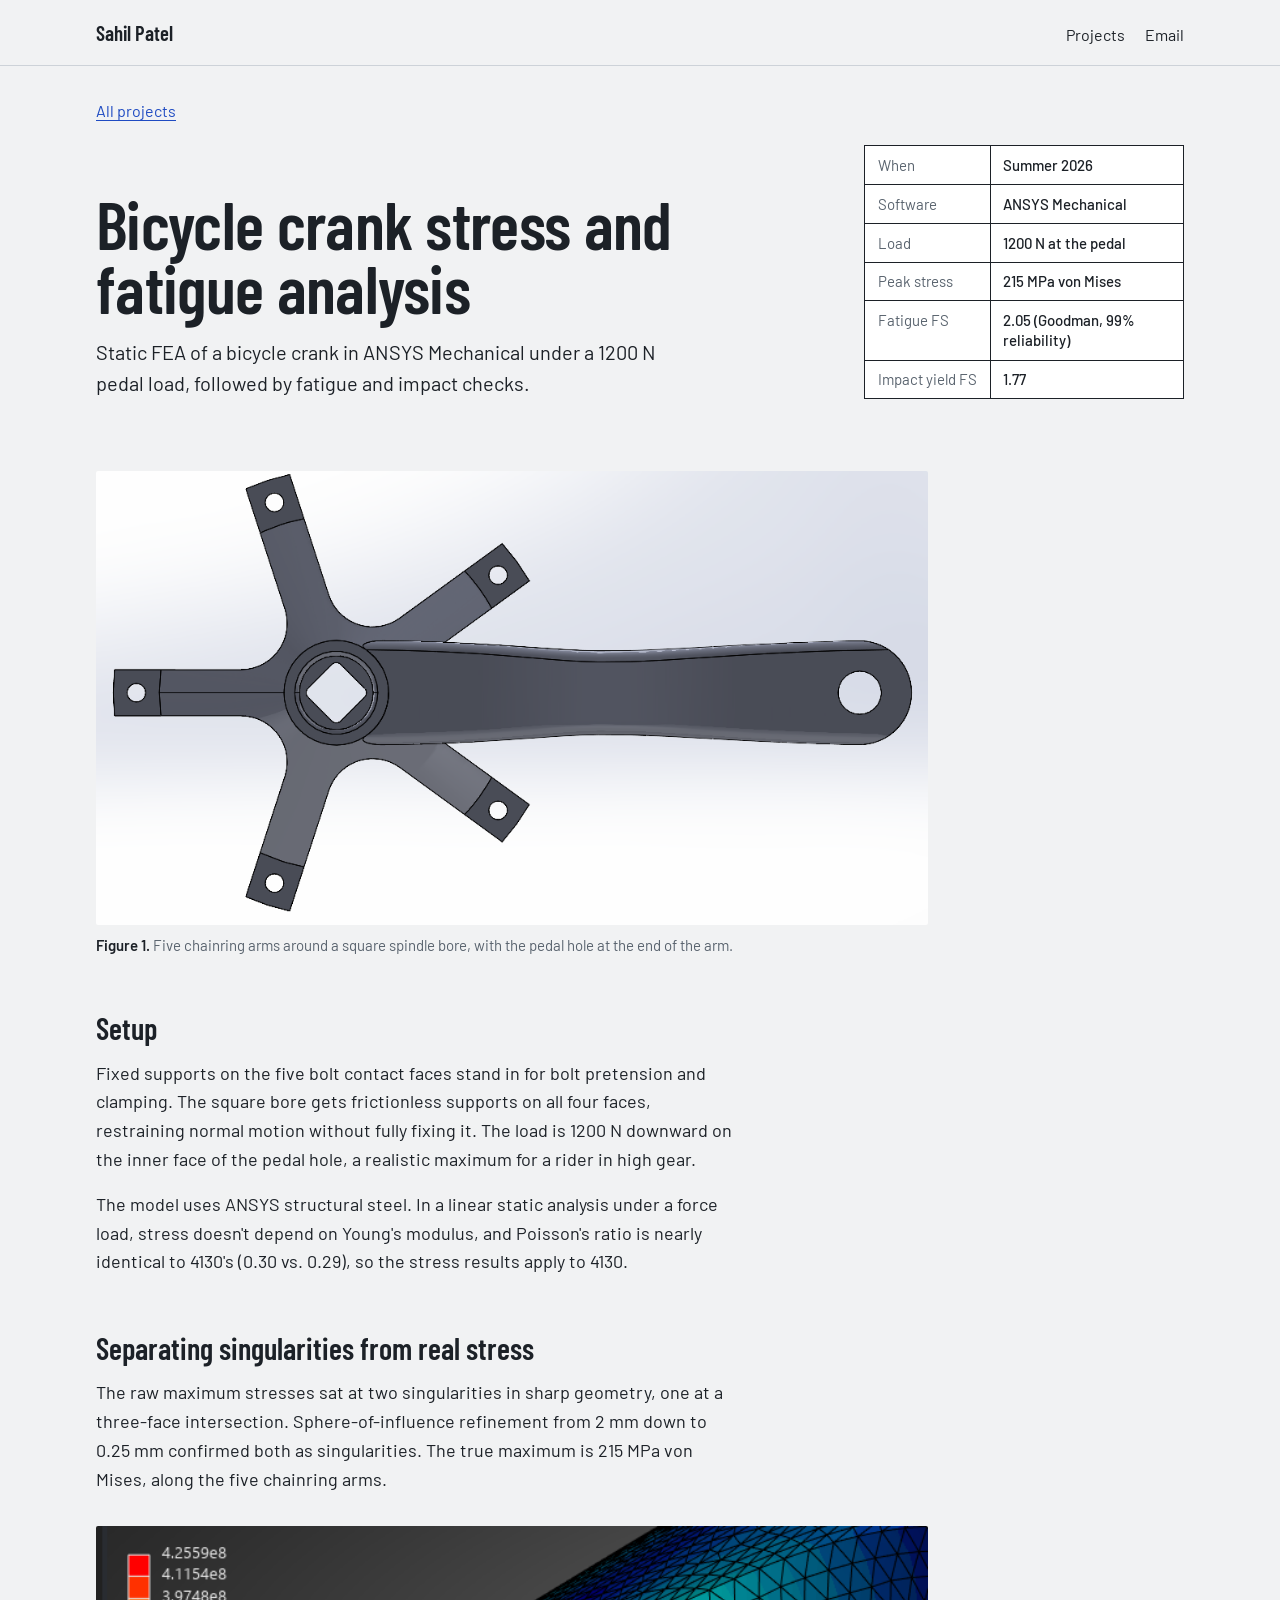
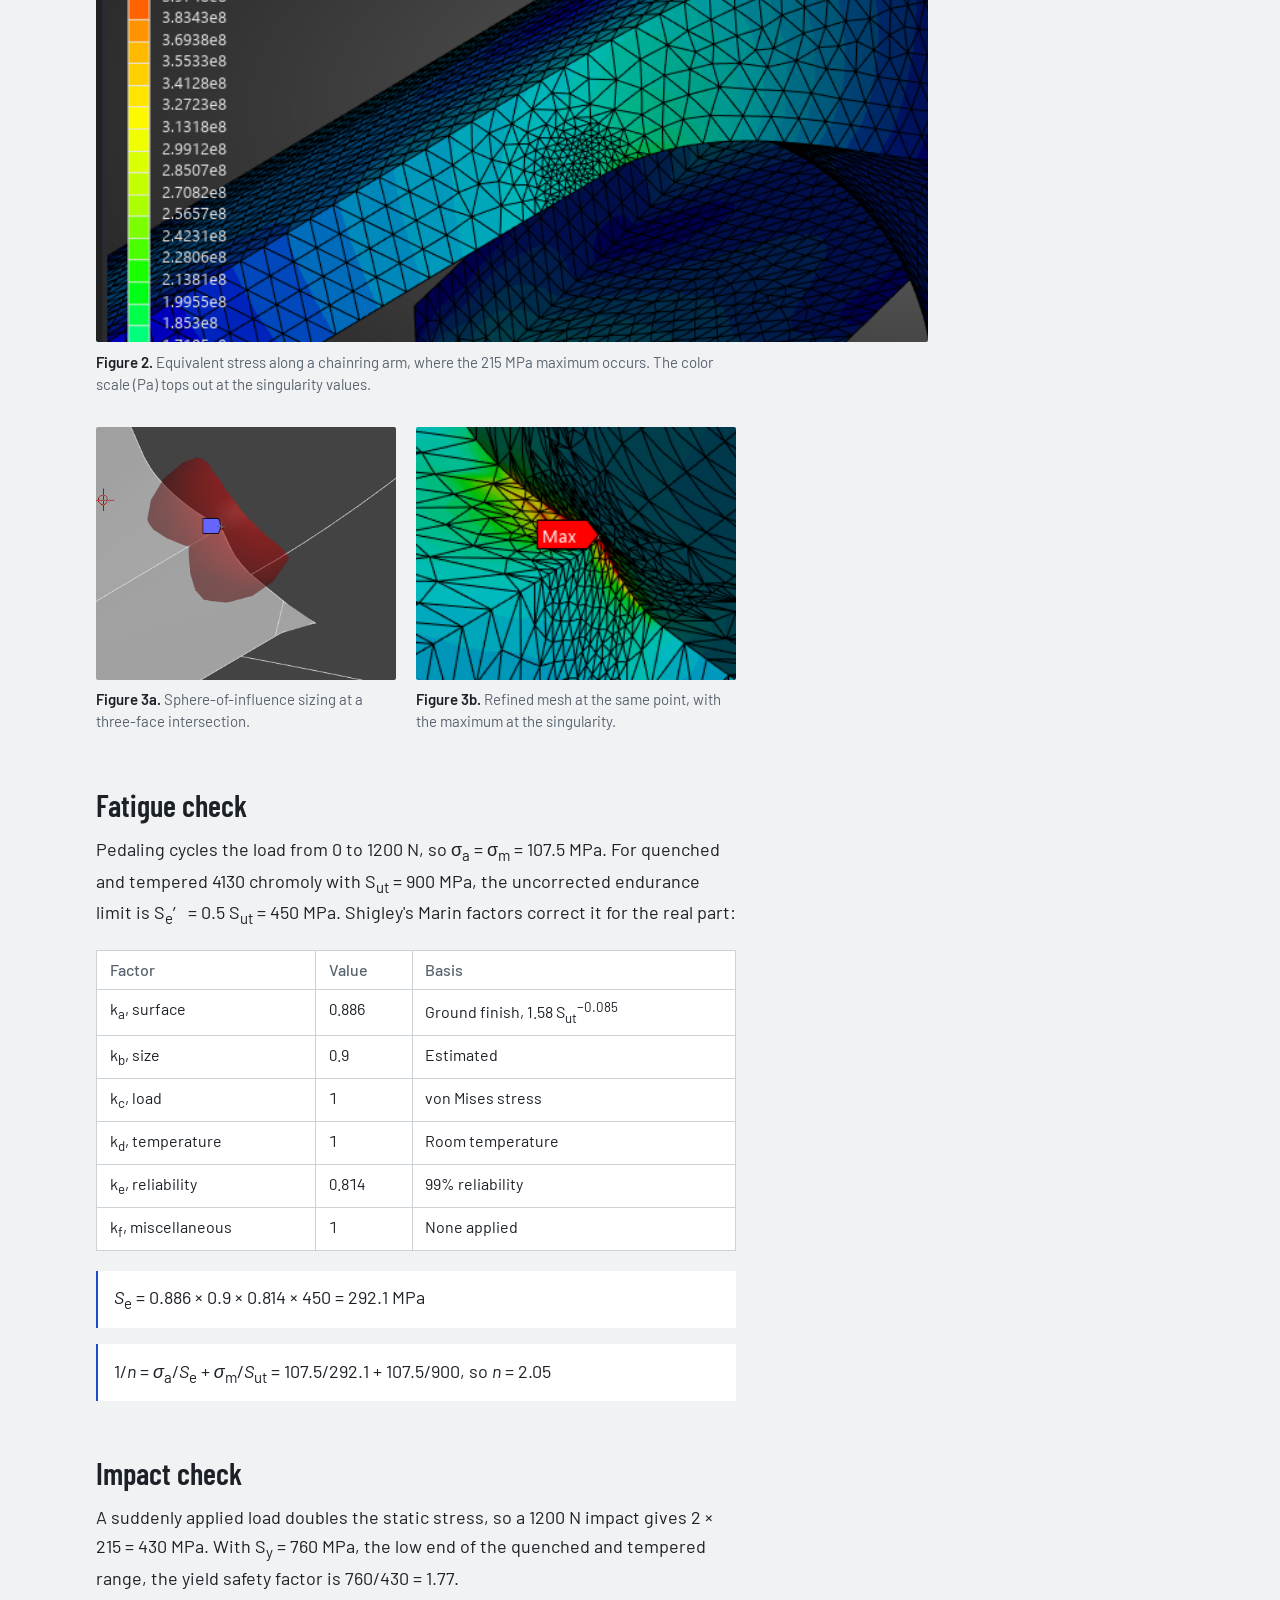
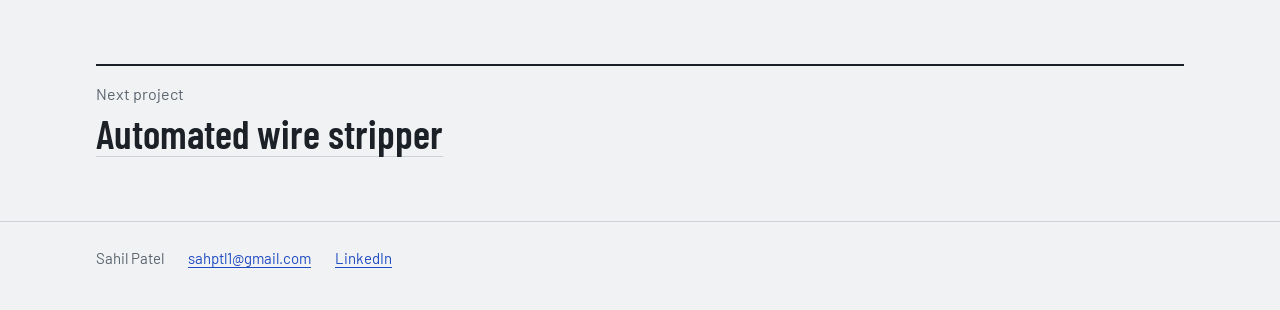
==== crank-analysis.html @ ccc160cd "Add files via upload" ====
<!doctype html>
<html lang="en">
<head>
<meta charset="utf-8">
<meta name="viewport" content="width=device-width, initial-scale=1">
<title>Bicycle crank stress and fatigue analysis | Sahil Patel</title>
<meta name="description" content="ANSYS FEA of a bicycle crank under a 1200 N pedal load, with Goodman fatigue and impact yield checks.">
<meta name="theme-color" content="#f1f2f3" media="(prefers-color-scheme: light)">
<meta name="theme-color" content="#14171b" media="(prefers-color-scheme: dark)">
<link rel="icon" href="favicon.svg" type="image/svg+xml">
<link rel="preconnect" href="https://fonts.googleapis.com">
<link rel="preconnect" href="https://fonts.gstatic.com" crossorigin>
<link rel="stylesheet" href="https://fonts.googleapis.com/css2?family=Barlow:ital,wght@0,400;0,500;0,600;1,400&amp;family=Barlow+Condensed:wght@500;600&amp;display=swap">
<link rel="stylesheet" href="style.css">
</head>
<body>
<a class="skip" href="#main">Skip to content</a>
<header class="site-header">
  <div class="wrap">
    <a class="site-name" href="index.html">Sahil Patel</a>
    <nav class="site-nav" aria-label="Main">
      <a href="index.html#projects">Projects</a>
      <a href="mailto:sahptl1@gmail.com">Email</a>
    </nav>
  </div>
</header>
<main id="main">
<div class="wrap">
<a class="back" href="index.html#projects">All projects</a>
<div class="page-head">
  <div>
    <h1>Bicycle crank stress and fatigue analysis</h1>
    <p class="lead">Static FEA of a bicycle crank in ANSYS Mechanical under a 1200 N pedal load, followed by fatigue and impact checks.</p>
  </div>
  <dl class="titleblock"><dt>When</dt><dd>Summer 2026</dd><dt>Software</dt><dd>ANSYS Mechanical</dd><dt>Load</dt><dd>1200 N at the pedal</dd><dt>Peak stress</dt><dd>215 MPa von Mises</dd><dt>Fatigue FS</dt><dd>2.05 (Goodman, 99% reliability)</dd><dt>Impact yield FS</dt><dd>1.77</dd></dl>
</div>

<figure class="fig-medium"><a class="zoom" href="crank-model.png"><img src="crank-model.png" width="1027" height="560" alt="CAD model of a bicycle crank with five chainring arms around a square bore and a long arm ending in the pedal hole." fetchpriority="high"></a><figcaption><b>Figure 1.</b> Five chainring arms around a square spindle bore, with the pedal hole at the end of the arm.</figcaption></figure>

<section class="section prose">
  <h2>Setup</h2>
  <p>Fixed supports on the five bolt contact faces stand in for bolt pretension and clamping. The square bore gets frictionless supports on all four faces, restraining normal motion without fully fixing it. The load is 1200 N downward on the inner face of the pedal hole, a realistic maximum for a rider in high gear.</p>
  <p>The model uses ANSYS structural steel. In a linear static analysis under a force load, stress doesn't depend on Young's modulus, and Poisson's ratio is nearly identical to 4130's (0.30 vs. 0.29), so the stress results apply to 4130.</p>
</section>

<section class="section">
  <div class="prose">
    <h2>Separating singularities from real stress</h2>
    <p>The raw maximum stresses sat at two singularities in sharp geometry, one at a three-face intersection. Sphere-of-influence refinement from 2 mm down to 0.25 mm confirmed both as singularities. The true maximum is 215 MPa von Mises, along the five chainring arms.</p>
  </div>
  <figure class="fig-medium"><a class="zoom" href="crank-stress.png"><img src="crank-stress.png" width="669" height="335" alt="Stress contour plot of a chainring arm with a fine mesh, colored from blue to green along the arm." loading="lazy"></a><figcaption><b>Figure 2.</b> Equivalent stress along a chainring arm, where the 215 MPa maximum occurs. The color scale (Pa) tops out at the singularity values.</figcaption></figure>
  <div class="fig-row fig-pair-small">
    <figure style="--ar: 1.187"><a class="zoom" href="crank-sphere.png"><img src="crank-sphere.png" width="425" height="358" alt="A translucent red sphere of influence centered on a sharp corner of the crank geometry." loading="lazy"></a><figcaption><b>Figure 3a.</b> Sphere-of-influence sizing at a three-face intersection.</figcaption></figure>
    <figure style="--ar: 1.269"><a class="zoom" href="crank-singularity.png"><img src="crank-singularity.png" width="236" height="186" alt="Refined mesh at the same corner with a red label marking the maximum stress." loading="lazy"></a><figcaption><b>Figure 3b.</b> Refined mesh at the same point, with the maximum at the singularity.</figcaption></figure>
  </div>
</section>

<section class="section prose">
  <h2>Fatigue check</h2>
  <p>Pedaling cycles the load from 0 to 1200 N, so σ<sub>a</sub> = σ<sub>m</sub> = 107.5 MPa. For quenched and tempered 4130 chromoly with S<sub>ut</sub> = 900 MPa, the uncorrected endurance limit is S<sub>e</sub>′ = 0.5 S<sub>ut</sub> = 450 MPa. Shigley's Marin factors correct it for the real part:</p>
  <table class="factors">
    <thead><tr><th scope="col">Factor</th><th scope="col">Value</th><th scope="col">Basis</th></tr></thead>
    <tbody>
      <tr><td>k<sub>a</sub>, surface</td><td>0.886</td><td>Ground finish, 1.58 S<sub>ut</sub><sup>−0.085</sup></td></tr>
      <tr><td>k<sub>b</sub>, size</td><td>0.9</td><td>Estimated</td></tr>
      <tr><td>k<sub>c</sub>, load</td><td>1</td><td>von Mises stress</td></tr>
      <tr><td>k<sub>d</sub>, temperature</td><td>1</td><td>Room temperature</td></tr>
      <tr><td>k<sub>e</sub>, reliability</td><td>0.814</td><td>99% reliability</td></tr>
      <tr><td>k<sub>f</sub>, miscellaneous</td><td>1</td><td>None applied</td></tr>
    </tbody>
  </table>
  <p class="eq"><var>S</var><sub>e</sub> = 0.886 × 0.9 × 0.814 × 450 = 292.1 MPa</p>
  <p class="eq">1/<var>n</var> = <var>σ</var><sub>a</sub>/<var>S</var><sub>e</sub> + <var>σ</var><sub>m</sub>/<var>S</var><sub>ut</sub> = 107.5/292.1 + 107.5/900, so <var>n</var> = 2.05</p>
</section>

<section class="section prose">
  <h2>Impact check</h2>
  <p>A suddenly applied load doubles the static stress, so a 1200 N impact gives 2 × 215 = 430 MPa. With S<sub>y</sub> = 760 MPa, the low end of the quenched and tempered range, the yield safety factor is 760/430 = 1.77.</p>
</section>

<nav class="next" aria-label="Next project"><p>Next project</p><a href="wire-stripper.html">Automated wire stripper</a></nav>
</div>
</main>
<footer class="site-footer">
  <div class="wrap">
    <span>Sahil Patel</span>
    <a href="mailto:sahptl1@gmail.com">sahptl1@gmail.com</a>
    <a href="https://www.linkedin.com/in/sahilpatel27">LinkedIn</a>
  </div>
</footer>
<script src="site.js" defer></script>
</body>
</html>
---- style.css ----
/* Sahil Patel portfolio
   Palette: cool paper, white sheet, slate ink, sketch-line blue.
   Type: Barlow (body), Barlow Condensed (display). */

:root {
  --paper: #f1f2f3;
  --surface: #ffffff;
  --ink: #1c2127;
  --muted: #59636e;
  --rule: #cdd2d8;
  --accent: #1f4bc2;

  --font-body: "Barlow", "Helvetica Neue", Arial, sans-serif;
  --font-display: "Barlow Condensed", "Arial Narrow", "Helvetica Neue", Arial, sans-serif;

  --measure: 40rem;
  --wide: 72rem;
  color-scheme: light;
}

@media (prefers-color-scheme: dark) {
  :root {
    --paper: #14171b;
    --surface: #1b1f24;
    --ink: #e6e8eb;
    --muted: #9ba4ae;
    --rule: #30363e;
    --accent: #8ea9ff;
    color-scheme: dark;
  }
}

*, *::before, *::after { box-sizing: border-box; }
html { -webkit-text-size-adjust: 100%; }

body {
  margin: 0;
  background: var(--paper);
  color: var(--ink);
  font-family: var(--font-body);
  font-size: 1.125rem;
  line-height: 1.6;
}

img { display: block; max-width: 100%; height: auto; }

a {
  color: var(--accent);
  text-decoration-thickness: 1px;
  text-underline-offset: 0.18em;
}
a:hover { text-decoration-thickness: 2px; }
:focus-visible { outline: 2px solid var(--accent); outline-offset: 3px; }

.skip {
  position: absolute;
  left: -9999px;
  top: 0;
}
.skip:focus {
  left: 1rem;
  top: 1rem;
  z-index: 10;
  padding: 0.5rem 0.75rem;
  background: var(--surface);
}

.wrap {
  max-width: var(--wide);
  margin: 0 auto;
  padding: 0 1.25rem;
}
@media (min-width: 48rem) {
  .wrap { padding: 0 2rem; }
}

/* ---------- Header and footer ---------- */

.site-header { border-bottom: 1px solid var(--rule); }
.site-header .wrap {
  display: flex;
  flex-wrap: wrap;
  justify-content: space-between;
  align-items: baseline;
  gap: 0.5rem 1.5rem;
  padding-top: 1rem;
  padding-bottom: 1rem;
}
.site-name {
  font-family: var(--font-display);
  font-weight: 600;
  font-size: 1.3rem;
  color: var(--ink);
  text-decoration: none;
}
.site-nav { display: flex; gap: 1.25rem; font-size: 1rem; }
.site-nav a { color: var(--ink); text-decoration: none; }
.site-nav a:hover { color: var(--accent); text-decoration: underline; }

.site-footer {
  border-top: 1px solid var(--rule);
  margin-top: 4rem;
  font-size: 0.9375rem;
  color: var(--muted);
}
.site-footer .wrap {
  display: flex;
  flex-wrap: wrap;
  gap: 0.5rem 1.5rem;
  padding-top: 1.5rem;
  padding-bottom: 2.5rem;
}

/* ---------- Home ---------- */

.hero { padding: clamp(3rem, 9vw, 6.5rem) 0 clamp(2.5rem, 6vw, 4.5rem); }
.hero h1 {
  font-family: var(--font-display);
  font-weight: 600;
  font-size: clamp(4.25rem, 15vw, 10rem);
  line-height: 0.86;
  letter-spacing: -0.015em;
  margin: 0 0 2rem;
}
.hero p {
  max-width: 36rem;
  margin: 0 0 1.5rem;
  font-size: 1.25rem;
  line-height: 1.55;
}
.contact {
  display: flex;
  flex-wrap: wrap;
  gap: 0.5rem 1.75rem;
  margin: 0;
  padding: 0;
  list-style: none;
}

.projects > h2 {
  font-family: var(--font-display);
  font-weight: 600;
  font-size: 1.75rem;
  line-height: 1.1;
  margin: 0;
  padding-top: 0.75rem;
  border-top: 2px solid var(--ink);
}

.project {
  display: grid;
  gap: 1.25rem 2.5rem;
  padding: 2.25rem 0;
  border-bottom: 1px solid var(--rule);
}
@media (min-width: 48rem) {
  .project { grid-template-columns: minmax(0, 7fr) minmax(0, 5fr); align-items: start; }
  .project-feature { grid-template-columns: minmax(0, 5fr) minmax(0, 7fr); }
  .project-feature .project-media { grid-column: 1 / -1; }
}
.project-media img { width: 100%; border-radius: 3px; background: var(--surface); }
.project h3 {
  font-family: var(--font-display);
  font-weight: 600;
  font-size: clamp(1.75rem, 3.4vw, 2.3rem);
  line-height: 1.05;
  margin: 0 0 0.4rem;
}
.project h3 a { color: var(--ink); text-decoration-color: var(--rule); }
.project h3 a:hover { color: var(--accent); text-decoration-color: currentColor; }
.meta { color: var(--muted); font-size: 1rem; margin: 0 0 0.9rem; }
.summary { margin: 0; max-width: 34rem; }

/* ---------- Project pages ---------- */

.back { display: inline-block; margin-top: 2rem; font-size: 1rem; }

.page-head {
  display: grid;
  gap: 1.75rem 3rem;
  padding: 1.25rem 0 2.5rem;
}
@media (min-width: 56rem) {
  .page-head { grid-template-columns: minmax(0, 1fr) 20rem; align-items: end; }
}
.page-head h1 {
  font-family: var(--font-display);
  font-weight: 600;
  font-size: clamp(2.6rem, 6.5vw, 4.25rem);
  line-height: 0.95;
  letter-spacing: -0.01em;
  margin: 0 0 1.1rem;
}
.lead { font-size: 1.25rem; line-height: 1.55; max-width: 38rem; margin: 0; }

/* Drawing-style title block: the one decorative device on project pages */
.titleblock {
  display: grid;
  grid-template-columns: auto 1fr;
  margin: 0;
  border: 1.5px solid var(--ink);
  background: var(--surface);
  font-size: 0.9375rem;
  line-height: 1.35;
}
.titleblock dt, .titleblock dd {
  margin: 0;
  padding: 0.55rem 0.8rem;
  border-top: 1px solid var(--ink);
}
.titleblock dt { color: var(--muted); border-right: 1px solid var(--ink); }
.titleblock dd { font-weight: 500; }
.titleblock dt:first-of-type,
.titleblock dt:first-of-type + dd { border-top: 0; }

.section { margin-top: 3.5rem; }
.section h2 {
  font-family: var(--font-display);
  font-weight: 600;
  font-size: 1.9rem;
  line-height: 1.1;
  margin: 0 0 0.8rem;
}
.prose { max-width: var(--measure); }
.prose p { margin: 0 0 1rem; }

figure { margin: 2rem 0 0; }
figure img { width: 100%; border-radius: 2px; background: var(--surface); }
figcaption {
  margin-top: 0.6rem;
  max-width: 40rem;
  font-size: 0.9375rem;
  line-height: 1.45;
  color: var(--muted);
}
figcaption b { color: var(--ink); font-weight: 600; }

.zoom { display: block; cursor: zoom-in; }

.fig-pair { display: grid; gap: 1.25rem; margin-top: 2rem; }
.fig-pair figure { margin: 0; }
@media (min-width: 40rem) {
  .fig-pair { grid-template-columns: 1fr 1fr; align-items: start; }
}

.split { display: grid; gap: 0 3rem; }
@media (min-width: 56rem) {
  .split { grid-template-columns: minmax(0, 1fr) minmax(0, 1fr); align-items: start; }
  .split > .fig-narrow { justify-self: start; }
  .split > figure:first-child, .split > .fig-stack:first-child { margin-top: 0; }
  .split > .prose figure:first-child { margin-top: 0; }
}
.fig-narrow { max-width: 22rem; }

.eq {
  margin: 1.25rem 0;
  padding: 0.8rem 1rem;
  border-left: 2px solid var(--accent);
  background: var(--surface);
  font-size: 1.125rem;
  overflow-x: auto;
}
.eq var { font-style: italic; }

.next {
  margin-top: 4.5rem;
  padding-top: 0.9rem;
  border-top: 2px solid var(--ink);
}
.next p { margin: 0 0 0.3rem; color: var(--muted); font-size: 1rem; }
.next a {
  font-family: var(--font-display);
  font-weight: 600;
  font-size: clamp(1.75rem, 4vw, 2.5rem);
  line-height: 1.1;
  color: var(--ink);
  text-decoration-color: var(--rule);
}
.next a:hover { color: var(--accent); text-decoration-color: currentColor; }

/* ---------- Lightbox ---------- */

dialog.lightbox {
  max-width: min(96vw, 1600px);
  max-height: 94vh;
  padding: 0;
  border: 0;
  background: transparent;
  color: #e6e8eb;
  overflow: visible;
}
dialog.lightbox::backdrop { background: rgba(12, 14, 17, 0.88); }
.lightbox img { width: auto; max-width: 100%; max-height: 84vh; margin: 0 auto; border-radius: 2px; }
.lightbox p { margin: 0.7rem auto 0; max-width: 46rem; font-size: 0.9375rem; line-height: 1.45; text-align: center; }
.lb-close {
  display: block;
  margin: 0 0 0.6rem auto;
  padding: 0.35rem 0.8rem;
  border: 1px solid rgba(230, 232, 235, 0.5);
  border-radius: 3px;
  background: transparent;
  color: inherit;
  font: inherit;
  font-size: 0.9375rem;
  cursor: pointer;
}
.lb-close:hover { border-color: #e6e8eb; }

.fig-medium { max-width: 52rem; }
.fig-pair-small { max-width: 40rem; }

/* Figures in a row share one height: each grows in proportion to its aspect ratio */
.fig-row { display: flex; flex-direction: column; gap: 1.25rem; margin-top: 2rem; }
.fig-row figure { margin: 0; }
@media (min-width: 40rem) {
  .fig-row { flex-direction: row; align-items: flex-start; }
  .fig-row figure { flex: var(--ar, 1) 1 0; min-width: 0; }
}
.fig-small { max-width: 36rem; }

.factors {
  width: 100%;
  margin: 1.25rem 0;
  border-collapse: collapse;
  background: var(--surface);
  font-size: 1rem;
  line-height: 1.4;
}
.factors th, .factors td {
  padding: 0.5rem 0.8rem;
  border: 1px solid var(--rule);
  text-align: left;
  vertical-align: top;
}
.factors th { color: var(--muted); font-weight: 500; }
.factors td:nth-child(2) { font-variant-numeric: tabular-nums; white-space: nowrap; }
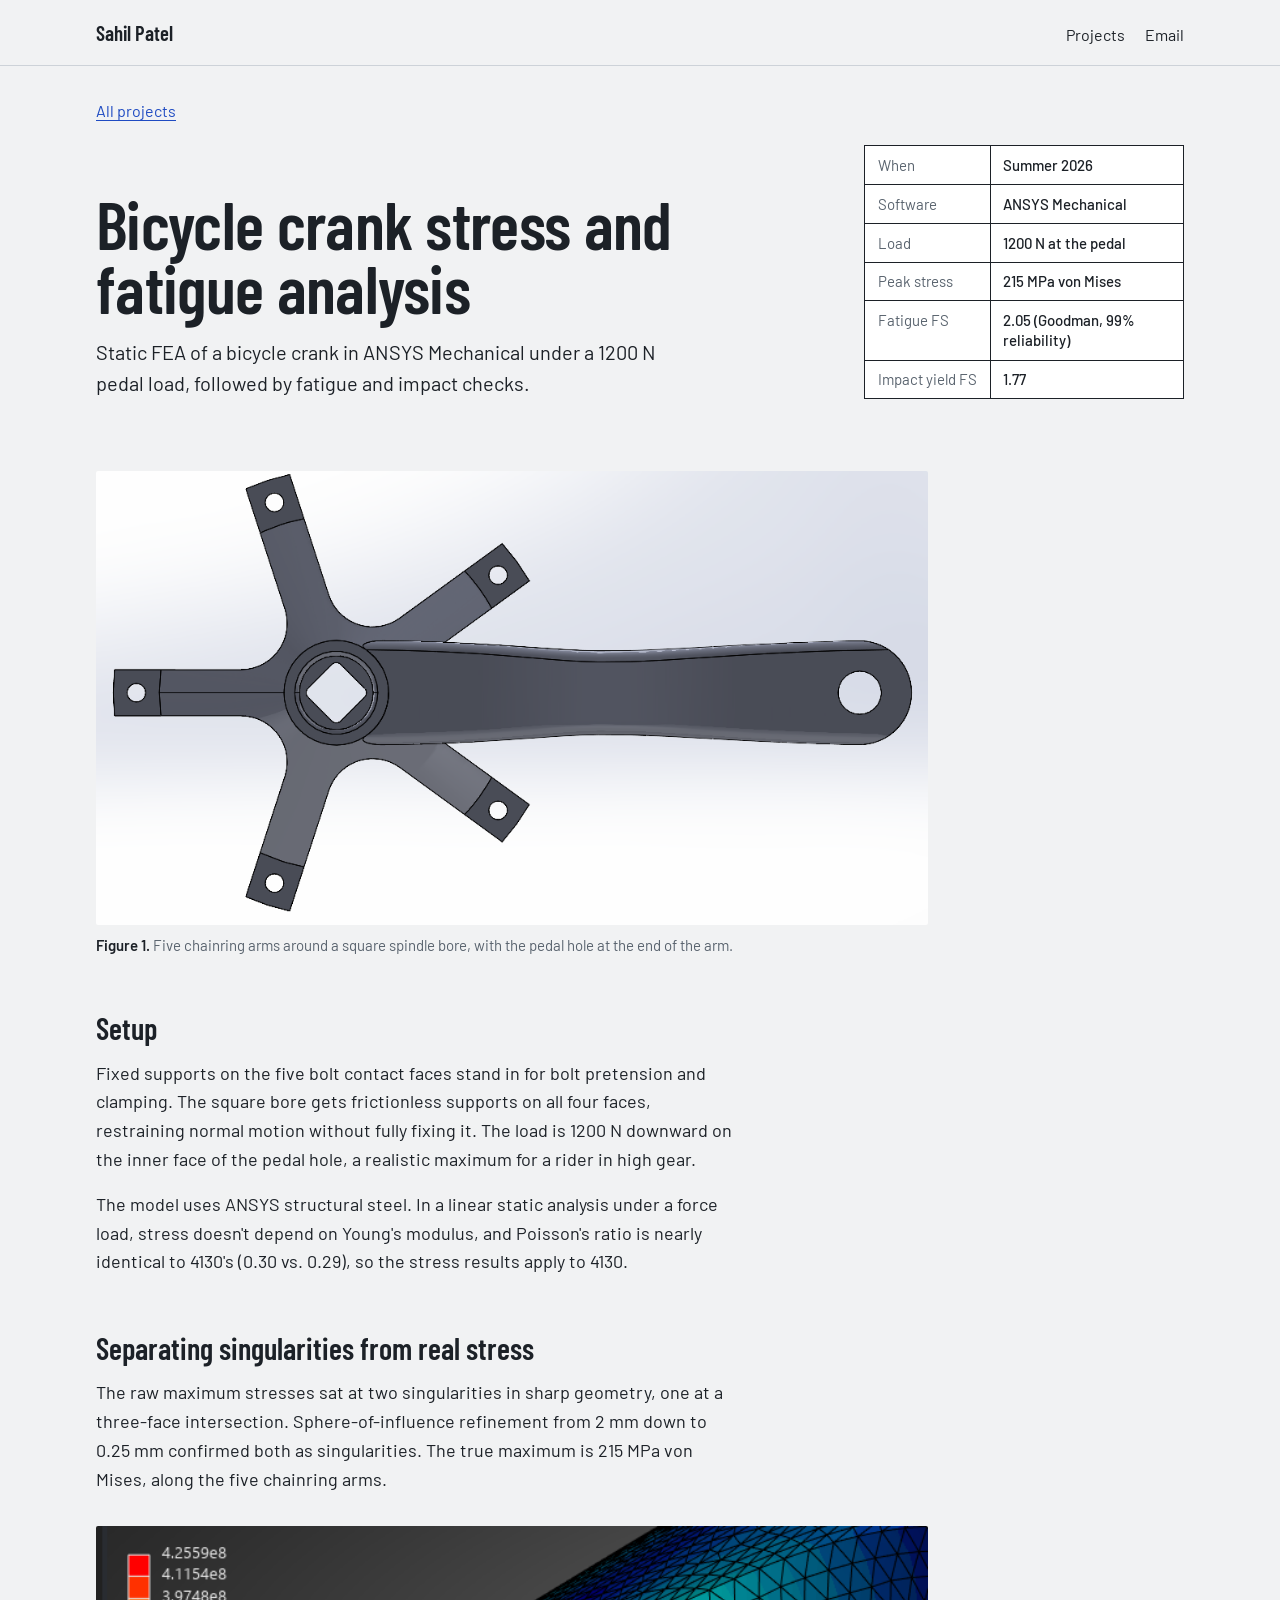
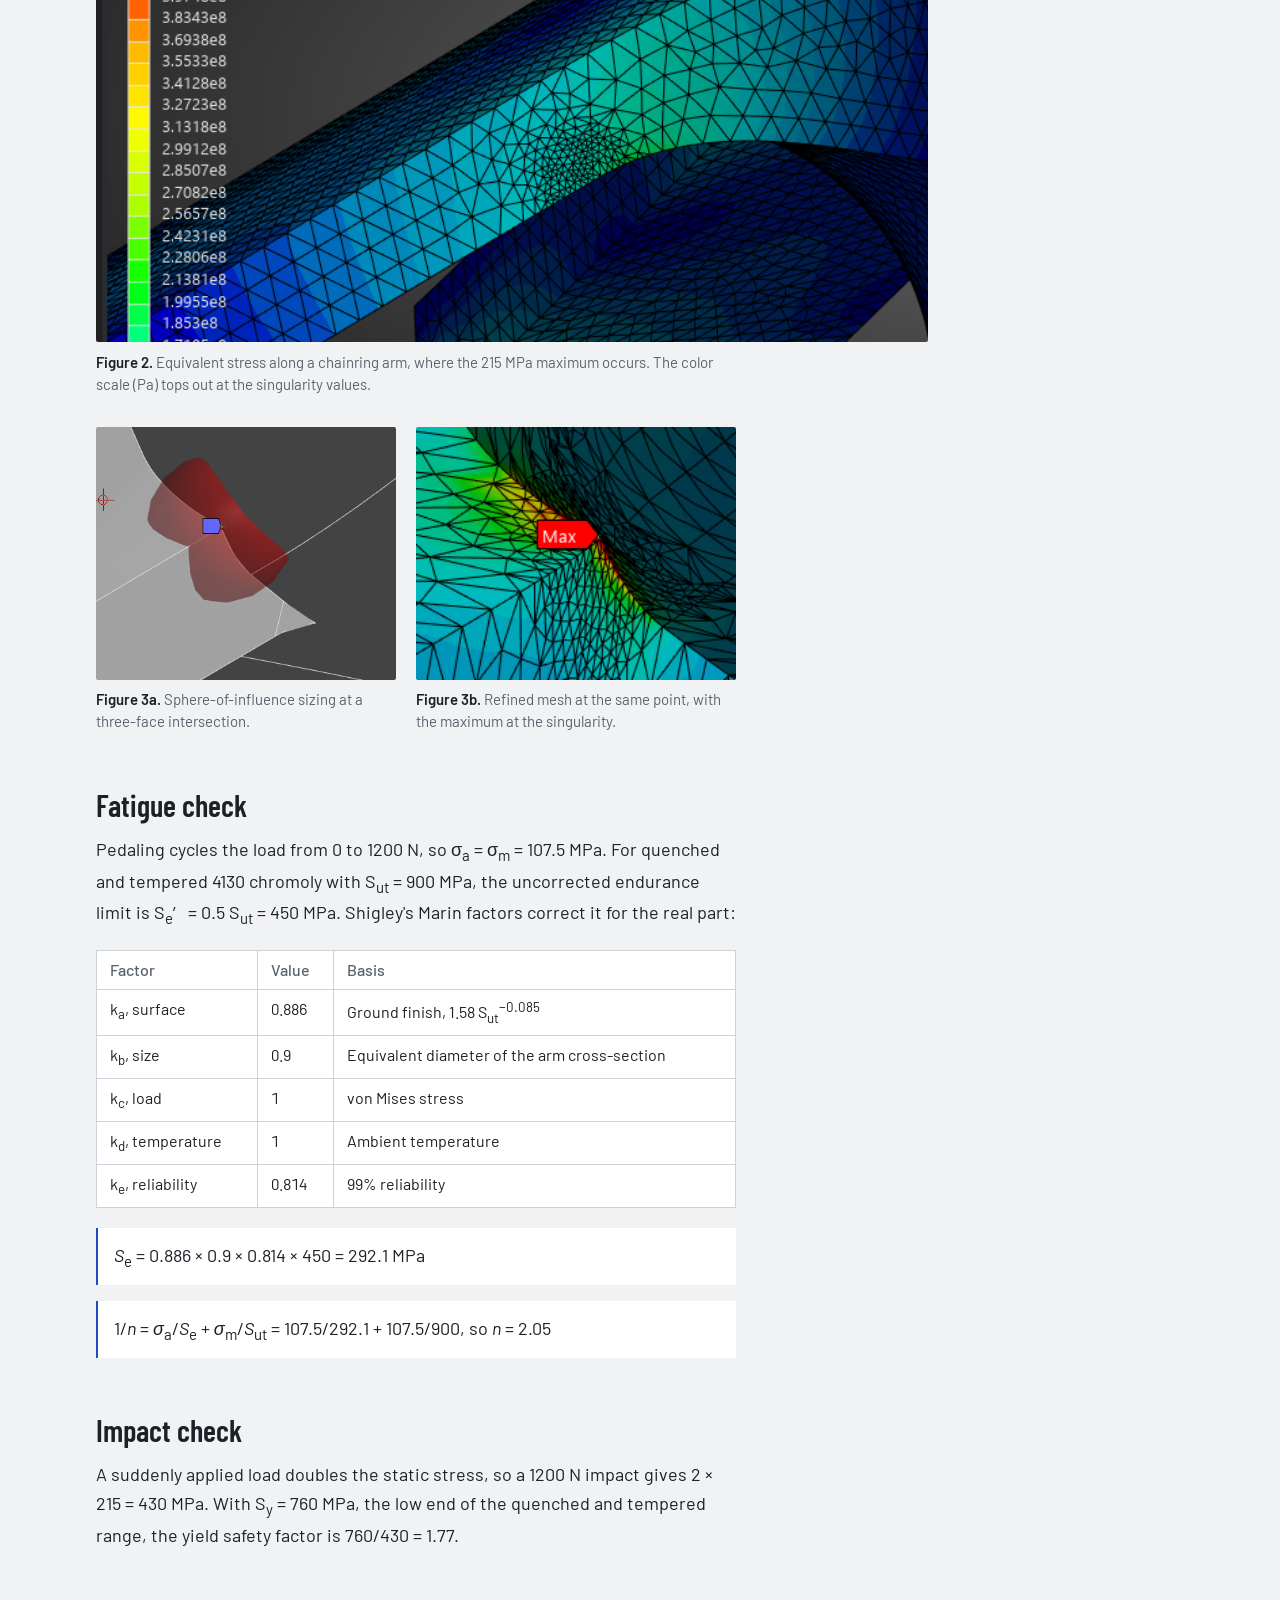
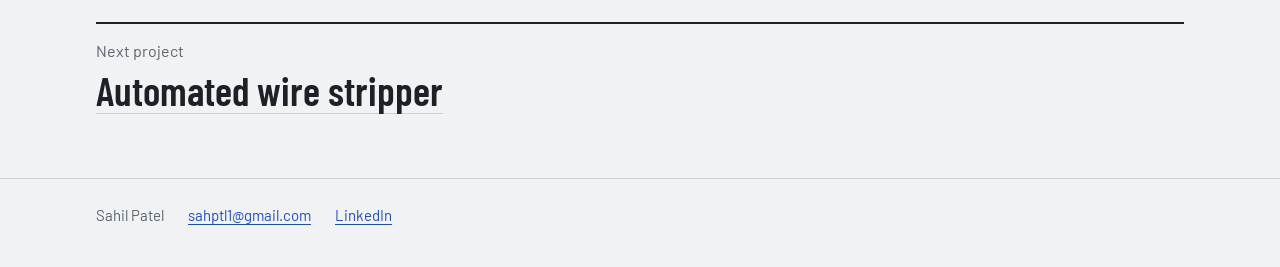
==== commit 1547e304: "Add files via upload" ====
--- a/crank-analysis.html
+++ b/crank-analysis.html
@@ -62,11 +62,10 @@
     <thead><tr><th scope="col">Factor</th><th scope="col">Value</th><th scope="col">Basis</th></tr></thead>
     <tbody>
       <tr><td>k<sub>a</sub>, surface</td><td>0.886</td><td>Ground finish, 1.58 S<sub>ut</sub><sup>−0.085</sup></td></tr>
-      <tr><td>k<sub>b</sub>, size</td><td>0.9</td><td>Estimated</td></tr>
+      <tr><td>k<sub>b</sub>, size</td><td>0.9</td><td>Equivalent diameter of the arm cross-section</td></tr>
       <tr><td>k<sub>c</sub>, load</td><td>1</td><td>von Mises stress</td></tr>
-      <tr><td>k<sub>d</sub>, temperature</td><td>1</td><td>Room temperature</td></tr>
+      <tr><td>k<sub>d</sub>, temperature</td><td>1</td><td>Ambient temperature</td></tr>
       <tr><td>k<sub>e</sub>, reliability</td><td>0.814</td><td>99% reliability</td></tr>
-      <tr><td>k<sub>f</sub>, miscellaneous</td><td>1</td><td>None applied</td></tr>
     </tbody>
   </table>
   <p class="eq"><var>S</var><sub>e</sub> = 0.886 × 0.9 × 0.814 × 450 = 292.1 MPa</p>
